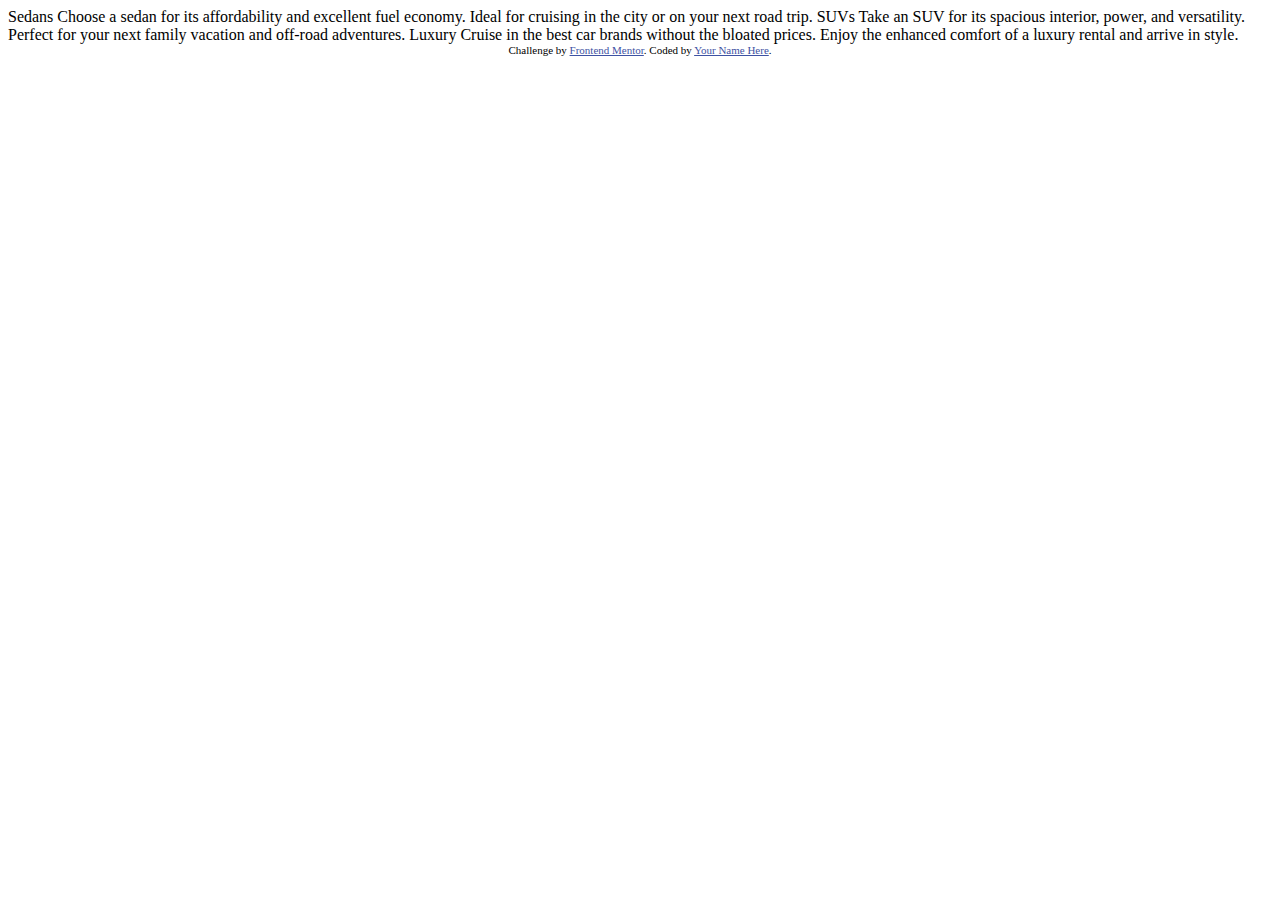
==== 3-column-preview-card-component-main/index.html @ 9d0c22cc "12nr" ====
<!DOCTYPE html>
<html lang="en">
<head>
  <meta charset="UTF-8">
  <meta name="viewport" content="width=device-width, initial-scale=1.0"> <!-- displays site properly based on user's device -->

  <link rel="icon" type="image/png" sizes="32x32" href="./images/favicon-32x32.png">
  
  <title>Frontend Mentor | 3-column preview card component</title>

  <!-- Feel free to remove these styles or customise in your own stylesheet 👍 -->
  <style>
    .attribution { font-size: 11px; text-align: center; }
    .attribution a { color: hsl(228, 45%, 44%); }
  </style>
</head>
<body>
  
  Sedans
  Choose a sedan for its affordability and excellent fuel economy. Ideal for cruising in the city 
  or on your next road trip.

  SUVs
  Take an SUV for its spacious interior, power, and versatility. Perfect for your next family vacation 
  and off-road adventures.

  Luxury
  Cruise in the best car brands without the bloated prices. Enjoy the enhanced comfort of a luxury 
  rental and arrive in style.
  
  <div class="attribution">
    Challenge by <a href="https://www.frontendmentor.io?ref=challenge" target="_blank">Frontend Mentor</a>. 
    Coded by <a href="#">Your Name Here</a>.
  </div>
</body>
</html>
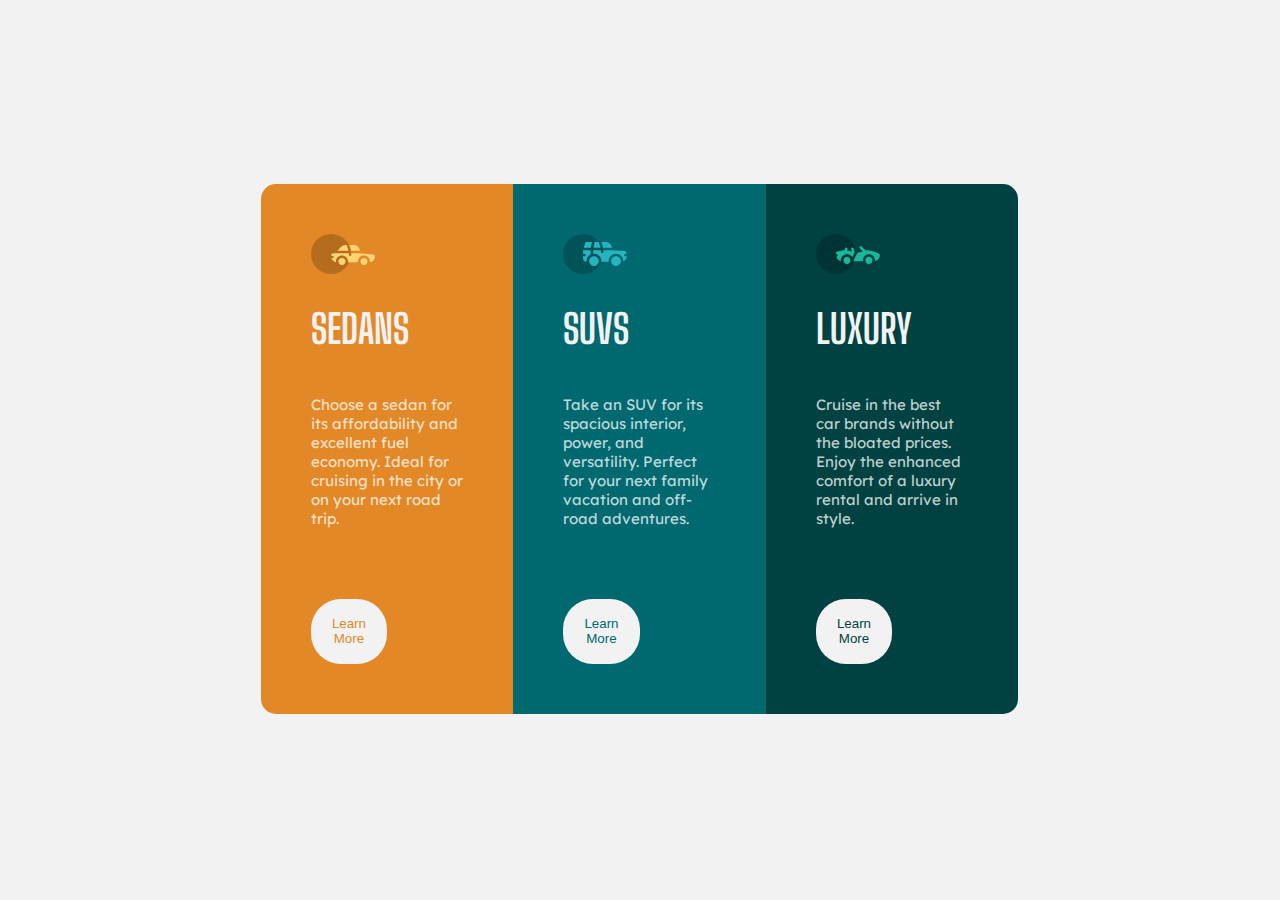
==== commit c42bc77e: "i12ri1" ====
--- a/3-column-preview-card-component-main/index.html
+++ b/3-column-preview-card-component-main/index.html
@@ -8,14 +8,71 @@
   
   <title>Frontend Mentor | 3-column preview card component</title>
 
-  <!-- Feel free to remove these styles or customise in your own stylesheet 👍 -->
-  <style>
-    .attribution { font-size: 11px; text-align: center; }
-    .attribution a { color: hsl(228, 45%, 44%); }
-  </style>
+  <link rel="stylesheet" href="styles.css">
+
+  <link rel="preconnect" href="https://fonts.googleapis.com">
+  <link rel="preconnect" href="https://fonts.gstatic.com" crossorigin>
+  <link href="https://fonts.googleapis.com/css2?family=Big+Shoulders+Display:wght@700&family=Lexend+Deca&display=swap" rel="stylesheet">
 </head>
 <body>
-  
+  <div class="container">
+    <div class="card">
+      <div class="sedans">
+        <div class="top">
+          <div class="icon">
+            <img src="images/icon-sedans.svg" alt="">
+          </div>
+          <div class="title">
+            <h1>SEDANS</h1>
+          </div>
+          <div class="text">
+            <p>Choose a sedan for its affordability and excellent fuel economy. Ideal for cruising in the city 
+              or on your next road trip.</p>
+          </div>
+        </div>
+        <div class="bot">
+          <button id="btn1">Learn More</button>
+        </div>
+      </div>
+      <div class="suvs">
+        <div class="top">
+          <div class="icon">
+            <img src="images/icon-suvs.svg" alt="">
+          </div>
+          <div class="title">
+            <h1>SUVS</h1>
+          </div>
+          <div class="text">
+            <p>Take an SUV for its spacious interior, power, and versatility. Perfect for your next family vacation 
+              and off-road adventures.</p>
+          </div>
+        </div>
+        <div class="bot">
+          <button id="btn2">Learn More</button>
+        </div>
+      </div>
+      <div class="luxury">
+        <div class="top">
+          <div class="icon">
+            <img src="images/icon-luxury.svg" alt="">
+          </div>
+          <div class="title">
+            <h1>LUXURY</h1>
+          </div>
+          <div class="text">
+            <p> Cruise in the best car brands without the bloated prices. Enjoy the enhanced comfort of a luxury 
+              rental and arrive in style.</p>
+          </div>
+        </div>
+        <div class="bot">
+          <button id="btn3">Learn More</button>
+        </div>
+      </div>
+    </div>
+  </div>
+
+
+<!--
   Sedans
   Choose a sedan for its affordability and excellent fuel economy. Ideal for cruising in the city 
   or on your next road trip.
@@ -27,10 +84,9 @@
   Luxury
   Cruise in the best car brands without the bloated prices. Enjoy the enhanced comfort of a luxury 
   rental and arrive in style.
+-->
+
+
   
-  <div class="attribution">
-    Challenge by <a href="https://www.frontendmentor.io?ref=challenge" target="_blank">Frontend Mentor</a>. 
-    Coded by <a href="#">Your Name Here</a>.
-  </div>
 </body>
 </html>--- a/3-column-preview-card-component-main/styles.css
+++ b/3-column-preview-card-component-main/styles.css
@@ -0,0 +1,190 @@
+body {
+    background-color: hsl(0, 0%, 95%);
+
+    font-family: 'Lexend Deca', sans-serif;
+    font-weight: 400;
+    font-size: 15px;
+}
+
+.container {
+    height: 98vh;
+
+    display: flex;
+    justify-content: center;
+    align-items: center;
+}
+
+.card {
+    width: 60%;
+    height: 60%;
+
+    display: flex;
+
+}
+
+.sedans {
+    background-color: hsl(31, 77%, 52%);
+    color: hsla(0, 0%, 100%, 0.75);
+
+    width: 33.3%;
+
+    display: flex;
+    flex-direction: column;
+
+    border-top-left-radius: 15px;
+    border-bottom-left-radius: 15px;
+}
+
+.suvs {
+    background-color: hsl(184, 100%, 22%);
+    color: hsla(0, 0%, 100%, 0.75);
+    
+    width: 33.3%;
+
+    display: flex;
+    flex-direction: column;
+}
+
+.luxury {
+    background-color: hsl(179, 100%, 13%);
+    color: hsla(0, 0%, 100%, 0.75);
+
+    width: 33.3%;
+
+    display: flex;
+    flex-direction: column;
+
+    border-top-right-radius: 15px;
+    border-bottom-right-radius: 15px;
+}
+
+.top {
+    display: flex;
+    flex-direction: column;
+    justify-content: space-between;
+    align-items: start;
+
+    height: 50%;
+    margin: 30px;
+    padding: 20px;
+
+
+}
+
+.title {
+    color: hsl(0, 0%, 95%);
+
+    font-family: 'Big Shoulders Display', sans-serif;
+    font-size: 20px;
+    font-weight: 700;
+}
+
+.bot {
+    height: 50%;
+    margin: 30px;
+    padding: 20px;
+
+    display: flex;
+}
+
+button {
+    border: 0px;
+    width: 50%;
+    border-radius: 30px;
+
+    background-color: hsl(0, 0%, 95%);
+
+    -webkit-transition: background 0.2s linear;
+    -moz-transition: background 0.2s linear;
+    -ms-transition: background 0.2s linear;
+    -o-transition: background 0.2s linear;
+    transition: background 0.2s linear;
+}
+
+
+#btn1 {
+    color:hsl(31, 77%, 52%);
+}
+
+#btn1:hover {
+    background-color: hsl(31, 77%, 52%);
+    cursor: pointer;
+    border: 3px solid white;
+    color: white;
+}
+
+#btn2 {
+    color: hsl(184, 100%, 22%);
+}
+
+#btn2:hover {
+    background-color: hsl(184, 100%, 22%);
+    cursor: pointer;
+    border: 3px solid white;
+    color: white;
+}
+
+#btn3 {
+    color: hsl(179, 100%, 13%);
+}
+
+#btn3:hover {
+    background-color: hsl(179, 100%, 13%);
+    cursor: pointer;
+    border: 3px solid white;
+    color: white;
+}
+
+@media all and (max-width:500px) {
+    .container {
+        border: 3px solid black;
+        justify-content: center;
+        align-items: center;
+
+    }
+
+    .card {
+        width: 80%;
+        height: 60%;
+    
+        display: flex;
+        flex-direction: column;
+        
+    }
+
+    .sedans {
+        background-color: hsl(31, 77%, 52%);
+        color: hsla(0, 0%, 100%, 0.75);
+    
+        width: 100%;
+
+        display: flex;
+        flex-direction: column;
+
+        border-radius: 0px;
+
+    }
+    
+    .suvs {
+        background-color: hsl(184, 100%, 22%);
+        color: hsla(0, 0%, 100%, 0.75);
+        
+        width: 100%;
+    
+        display: flex;
+        flex-direction: column;
+    }
+    
+    .luxury {
+        background-color: hsl(179, 100%, 13%);
+        color: hsla(0, 0%, 100%, 0.75);
+    
+        width: 100%;
+    
+        display: flex;
+        flex-direction: column;
+
+        border-radius: 0px;
+    }    
+
+}